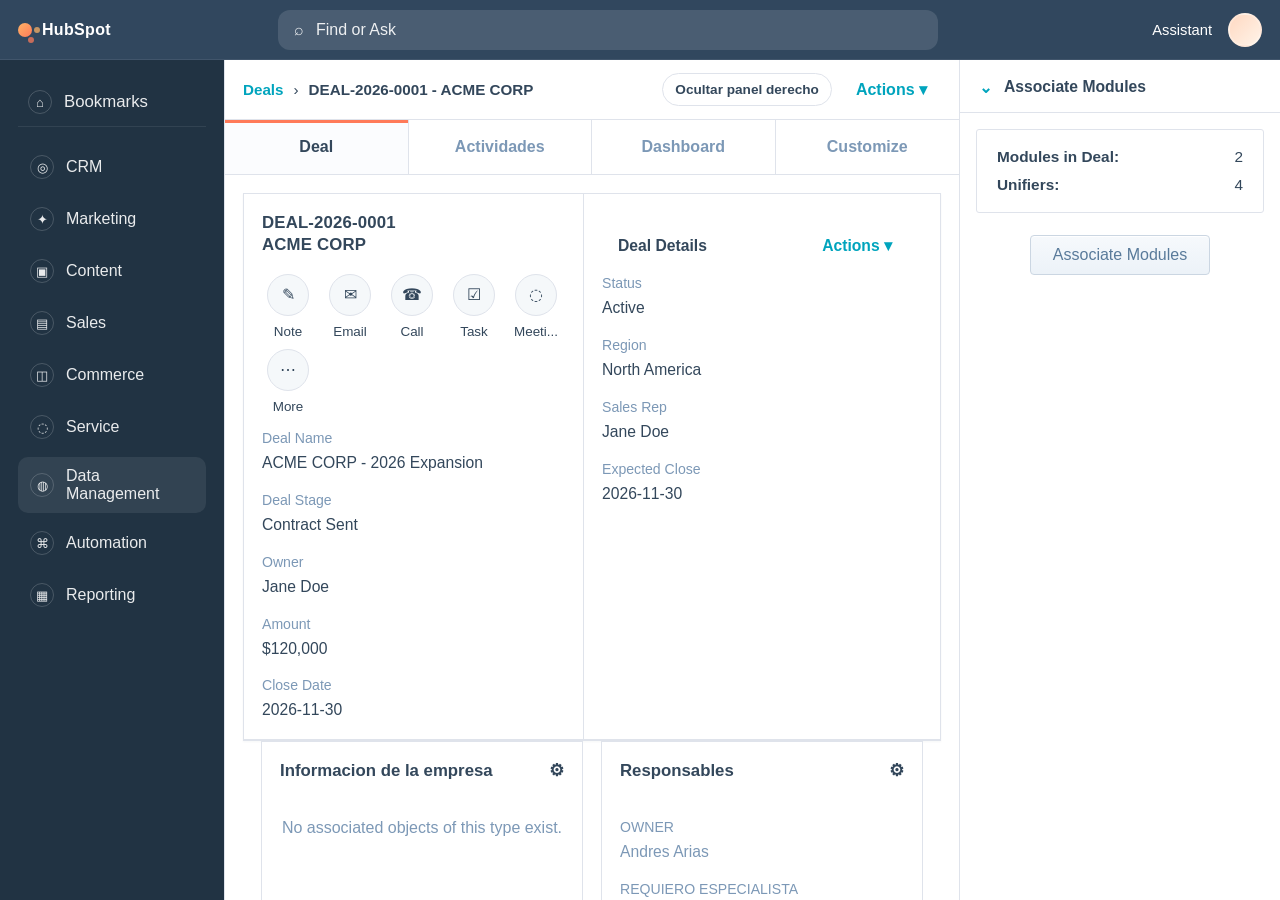
==== modules_unifiers.html @ 2688de4d "first commit" ====
<!DOCTYPE html>
<html lang="es">
<head>
	<meta charset="UTF-8">
	<meta name="viewport" content="width=device-width, initial-scale=1.0">
	<title>Detalle HubSpot - Objetivos</title>
	<style>
		:root {
			--navy: #213343;
			--navy-soft: #2f4559;
			--surface: #f5f8fa;
			--panel: #ffffff;
			--line: #dfe3eb;
			--line-strong: #cbd6e2;
			--text: #33475b;
			--muted: #7c98b6;
			--brand: #ff7a59;
			--brand-strong: #e66a4a;
			--teal: #00a4bd;
			--teal-soft: #e5f5f8;
			--shadow: 0 10px 24px rgba(33, 51, 67, 0.08);
			--radius: 14px;
		}

		* {
			box-sizing: border-box;
		}

		body {
			margin: 0;
			min-height: 100vh;
			font-family: "Segoe UI", Aptos, sans-serif;
			background: var(--surface);
			color: var(--text);
		}

		button,
		input,
		select {
			font: inherit;
		}

		.app-shell {
			display: grid;
			grid-template-rows: 60px 1fr;
			min-height: 100vh;
		}

		.topbar {
			display: grid;
			grid-template-columns: 240px 1fr auto;
			align-items: center;
			gap: 20px;
			padding: 0 18px;
			background: #31475e;
			color: #ffffff;
			border-bottom: 1px solid rgba(255, 255, 255, 0.08);
		}

		.brand {
			display: flex;
			align-items: center;
			gap: 10px;
			font-weight: 700;
			letter-spacing: 0.02em;
		}

		.brand-mark {
			width: 14px;
			height: 14px;
			border-radius: 50%;
			background: linear-gradient(135deg, #ffb366, var(--brand));
			box-shadow: 12px 0 0 -4px rgba(255, 179, 102, 0.72), 6px 10px 0 -4px rgba(255, 122, 89, 0.72);
		}

		.searchbar {
			display: flex;
			align-items: center;
			gap: 10px;
			max-width: 660px;
			padding: 0 16px;
			height: 40px;
			border-radius: 12px;
			background: rgba(255, 255, 255, 0.12);
			color: rgba(255, 255, 255, 0.9);
		}

		.searchbar input {
			width: 100%;
			border: 0;
			outline: 0;
			color: inherit;
			background: transparent;
		}

		.searchbar input::placeholder {
			color: rgba(255, 255, 255, 0.78);
		}

		.topbar-actions {
			display: flex;
			align-items: center;
			gap: 16px;
			font-size: 0.92rem;
		}

		.avatar {
			width: 34px;
			height: 34px;
			border-radius: 50%;
			background: linear-gradient(135deg, #ffd9c2, #fff3e8);
			border: 2px solid rgba(255, 255, 255, 0.22);
		}

		.workspace {
			display: grid;
			grid-template-columns: 284px minmax(680px, 1fr) 360px;
			min-height: 0;
		}

		.workspace.is-right-rail-hidden {
			grid-template-columns: 284px minmax(680px, 1fr);
		}

		.sidebar {
			background: var(--navy);
			color: rgba(255, 255, 255, 0.9);
			padding: 18px 18px 28px;
		}

		.sidebar-section-title {
			display: flex;
			align-items: center;
			gap: 12px;
			padding: 12px 10px;
			font-size: 1.05rem;
			border-bottom: 1px solid rgba(255, 255, 255, 0.08);
			margin-bottom: 18px;
		}

		.sidebar-nav {
			display: grid;
			gap: 8px;
		}

		.sidebar-item {
			display: flex;
			align-items: center;
			gap: 12px;
			padding: 10px 12px;
			border-radius: 10px;
			color: inherit;
			text-decoration: none;
		}

		.sidebar-item:hover,
		.sidebar-item.is-active {
			background: rgba(255, 255, 255, 0.08);
		}

		.nav-icon,
		.icon-circle,
		.mini-icon {
			display: inline-flex;
			align-items: center;
			justify-content: center;
			flex: 0 0 auto;
			border-radius: 50%;
		}

		.nav-icon {
			width: 24px;
			height: 24px;
			border: 1px solid rgba(255, 255, 255, 0.18);
			font-size: 0.82rem;
		}

		.main {
			padding: 0;
			background: var(--panel);
			border-right: 1px solid var(--line);
			border-left: 1px solid var(--line);
			min-width: 0;
		}

		.workspace.is-right-rail-hidden .main {
			border-right: 0;
		}

		.main-scroll,
		.right-scroll {
			height: calc(100vh - 60px);
			overflow: auto;
		}

		.main-header {
			display: flex;
			justify-content: space-between;
			align-items: center;
			gap: 16px;
			padding: 10px 18px;
			border-bottom: 1px solid var(--line);
			background: #ffffff;
			position: sticky;
			top: 0;
			z-index: 5;
		}

		.main-header-actions {
			display: flex;
			align-items: center;
			gap: 10px;
		}

		.breadcrumb {
			display: flex;
			align-items: center;
			gap: 10px;
			font-size: 0.95rem;
		}

		.breadcrumb a {
			color: var(--teal);
			text-decoration: none;
			font-weight: 700;
		}

		.tabbar {
			display: grid;
			grid-template-columns: repeat(4, 1fr);
			border-bottom: 1px solid var(--line);
			background: #ffffff;
		}

		.tab {
			padding: 18px 12px;
			text-align: center;
			border-right: 1px solid var(--line);
			font-weight: 600;
			color: var(--text);
			cursor: pointer;
			transition: background 140ms ease, box-shadow 140ms ease, color 140ms ease;
		}

		.tab:last-child {
			border-right: 0;
		}

		.tab.is-disabled {
			cursor: default;
			color: var(--muted);
			background: #ffffff;
		}

		.tab.is-active {
			box-shadow: inset 0 3px 0 0 var(--brand);
			background: #fbfcfe;
		}

		.content-grid {
			display: grid;
			gap: 18px;
			padding: 18px;
		}

		.content-view[hidden] {
			display: none;
		}

		.embedded-card {
			background: #ffffff;
			border: 1px solid var(--line);
			box-shadow: 0 1px 2px rgba(33, 51, 67, 0.04);
			overflow: hidden;
		}

		.embedded-header {
			display: flex;
			align-items: center;
			justify-content: space-between;
			gap: 16px;
			padding: 16px 18px;
			border-bottom: 1px solid var(--line);
			background: #fbfcfe;
		}

		.embedded-header strong {
			font-size: 1rem;
		}

		.embedded-header span {
			color: var(--muted);
			font-size: 0.86rem;
		}

		.embedded-frame {
			width: 100%;
			height: 900px;
			border: 0;
			display: block;
			background: #f5f8fa;
		}

		.record-card,
		.panel-card,
		.extension-card {
			background: #ffffff;
			border: 1px solid var(--line);
			border-radius: 0;
			box-shadow: 0 1px 2px rgba(33, 51, 67, 0.04);
		}

		.record-overview {
			display: grid;
			grid-template-columns: minmax(260px, 340px) 1fr;
			border-bottom: 1px solid var(--line);
		}

		.record-main {
			padding: 18px;
			border-right: 1px solid var(--line);
		}

		.record-main h1 {
			margin: 0 0 18px;
			font-size: 1.05rem;
			line-height: 1.3;
			letter-spacing: 0.01em;
		}

		.action-strip {
			display: flex;
			gap: 10px;
			flex-wrap: wrap;
			margin-bottom: 16px;
		}

		.action-item {
			display: grid;
			justify-items: center;
			gap: 8px;
			min-width: 52px;
			color: var(--text);
			font-size: 0.84rem;
		}

		.icon-circle {
			width: 42px;
			height: 42px;
			background: #f5f8fa;
			border: 1px solid var(--line);
			font-size: 1rem;
		}

		.summary-block {
			padding: 18px;
		}

		.section-header {
			display: flex;
			align-items: center;
			justify-content: space-between;
			gap: 10px;
			padding: 18px 18px 12px;
			font-weight: 700;
			font-size: 1.05rem;
		}

		.section-header.compact {
			padding: 14px 16px 10px;
			font-size: 0.98rem;
		}

		.meta-list {
			display: grid;
			gap: 18px;
		}

		.meta-item {
			display: grid;
			gap: 6px;
		}

		.meta-item span {
			font-size: 0.88rem;
			color: var(--muted);
		}

		.meta-item strong {
			font-size: 0.98rem;
			font-weight: 500;
			line-height: 1.4;
		}

		.dual-card {
			display: grid;
			grid-template-columns: repeat(2, minmax(0, 1fr));
			gap: 18px;
			padding: 0 18px 18px;
		}

		.info-card {
			min-height: 210px;
			background: #ffffff;
			border: 1px solid var(--line);
		}

		.info-content {
			padding: 26px 18px 30px;
			text-align: center;
			color: var(--muted);
			font-size: 1rem;
		}

		.kpi-card {
			margin: 0 18px 18px;
			border: 1px solid var(--line);
			background: #ffffff;
		}

		.kpi-body {
			padding: 18px;
			display: grid;
			gap: 14px;
		}

		.kpi-title {
			font-size: 1.05rem;
			font-weight: 700;
		}

		.kpi-meta {
			display: flex;
			gap: 12px;
			flex-wrap: wrap;
			color: var(--muted);
		}

		.kpi-value {
			display: inline-flex;
			align-items: center;
			gap: 8px;
			font-size: 1.85rem;
			font-weight: 800;
			color: var(--teal);
		}

		.progress-track {
			height: 10px;
			border-radius: 999px;
			background: #eaf0f6;
			overflow: hidden;
		}

		.progress-track span {
			display: block;
			height: 100%;
			width: 72%;
			background: linear-gradient(90deg, var(--teal), var(--brand));
		}

		.right-rail {
			background: #ffffff;
		}

		.workspace.is-right-rail-hidden .right-rail {
			display: none;
		}

		.rail-header {
			display: flex;
			justify-content: flex-end;
			padding: 12px 16px 0;
		}

		.rail-toggle,
		.rail-reopen {
			display: inline-flex;
			align-items: center;
			gap: 8px;
			padding: 8px 12px;
			border: 1px solid var(--line);
			border-radius: 999px;
			background: #ffffff;
			color: var(--text);
			font-size: 0.85rem;
			font-weight: 600;
		}

		.rail-toggle:hover,
		.rail-reopen:hover {
			background: #f5f8fa;
		}

		.rail-reopen {
			display: none;
		}

		.workspace.is-right-rail-hidden .rail-reopen {
			display: inline-flex;
		}

		.panel-card + .panel-card,
		.panel-card + .extension-card,
		.extension-card + .panel-card {
			margin-top: 16px;
		}

		.panel-body {
			padding: 18px 16px 22px;
		}

		.empty-illustration {
			width: 78px;
			height: 78px;
			margin: 0 auto 18px;
			border-radius: 50%;
			background: radial-gradient(circle at 35% 35%, #ffffff 0 18%, #edf3f8 19% 58%, #dfe8f1 59% 100%);
			border: 1px solid var(--line);
			position: relative;
		}

		.empty-illustration::after {
			content: "";
			position: absolute;
			width: 28px;
			height: 28px;
			border: 3px solid #b6c7d6;
			border-radius: 50%;
			left: 22px;
			top: 16px;
		}

		.empty-illustration::before {
			content: "";
			position: absolute;
			width: 16px;
			height: 3px;
			background: #b6c7d6;
			transform: rotate(40deg);
			right: 18px;
			bottom: 18px;
			border-radius: 999px;
		}

		.empty-title,
		.empty-copy {
			text-align: center;
		}

		.empty-title {
			margin: 0 0 8px;
			font-size: 0.98rem;
			font-weight: 700;
		}

		.empty-copy {
			margin: 0;
			line-height: 1.5;
			color: var(--muted);
		}

		.panel-toolbar {
			display: flex;
			justify-content: flex-end;
			gap: 10px;
			padding: 0 16px 14px;
			color: var(--muted);
		}

		.button-link,
		.button-primary,
		.button-secondary {
			border-radius: 8px;
			padding: 10px 14px;
			cursor: pointer;
			transition: background 140ms ease, transform 140ms ease, box-shadow 140ms ease;
		}

		.button-link {
			background: transparent;
			border: 0;
			color: var(--teal);
			font-weight: 700;
		}

		.button-primary {
			border: 1px solid var(--brand);
			background: var(--brand);
			color: #ffffff;
			font-weight: 700;
			box-shadow: 0 6px 16px rgba(255, 122, 89, 0.22);
		}

		.button-secondary {
			border: 1px solid var(--line-strong);
			background: #ffffff;
			color: var(--text);
		}

		.button-primary:hover,
		.button-secondary:hover,
		.button-link:hover {
			transform: translateY(-1px);
		}

		.extension-card {
			padding-bottom: 20px;
			overflow: hidden;
			background: #ffffff;
		}

		.extension-header {
			display: flex;
			align-items: center;
			gap: 10px;
			padding: 18px 16px 16px;
			font-size: 0.98rem;
			font-weight: 800;
			color: var(--text);
			border-bottom: 1px solid var(--line);
		}

		.extension-chevron {
			display: inline-flex;
			align-items: center;
			justify-content: center;
			width: 18px;
			height: 18px;
			color: var(--teal);
			font-size: 1rem;
			font-weight: 700;
		}

		.extension-content {
			padding: 16px;
			display: grid;
			gap: 16px;
		}

		.extension-content h3 {
			margin: 0;
			font-size: 1rem;
		}

		.extension-content p {
			margin: 0;
			line-height: 1.55;
			color: var(--muted);
		}

		.extension-summary {
			padding: 18px 20px;
			border: 1px solid var(--line);
			border-radius: 3px;
			background: #ffffff;
		}

		.extension-summary-title {
			margin: 0 0 12px;
			font-size: 0.98rem;
			font-weight: 800;
		}

		.extension-summary-grid {
			display: grid;
			gap: 10px;
		}

		.extension-summary-row {
			display: grid;
			grid-template-columns: 1fr auto;
			gap: 10px;
			align-items: center;
			font-size: 0.96rem;
		}

		.extension-summary-row strong {
			font-weight: 800;
		}

		.extension-status {
			display: inline-flex;
			align-items: center;
			padding: 6px 12px;
			border: 1px solid #00bcd4;
			color: #23627c;
			background: #f6feff;
			font-weight: 700;
			line-height: 1;
		}

		.extension-link {
			display: flex;
			justify-content: flex-end;
			color: var(--teal);
			font-weight: 800;
			text-decoration: none;
		}

		.extension-actions {
			display: flex;
			justify-content: center;
			padding-top: 6px;
		}

		.chat-button {
			min-width: 84px;
			padding: 10px 22px;
			border: 1px solid var(--line-strong);
			border-radius: 4px;
			background: linear-gradient(180deg, #f6f9fc, #ecf2f8);
			color: #597a9a;
			font-weight: 500;
			box-shadow: inset 0 1px 0 rgba(255, 255, 255, 0.9);
		}

		.chat-button:hover {
			background: linear-gradient(180deg, #ffffff, #edf3f8);
			transform: translateY(-1px);
		}

		.metric-grid {
			display: grid;
			grid-template-columns: repeat(2, minmax(0, 1fr));
			gap: 10px;
		}

		.metric-pill {
			padding: 10px 12px;
			border-radius: 10px;
			background: #f5f8fa;
			border: 1px solid var(--line);
		}

		.metric-pill span {
			display: block;
			font-size: 0.78rem;
			color: var(--muted);
			margin-bottom: 4px;
		}

		.metric-pill strong {
			font-size: 1rem;
		}

		.modal-backdrop {
			position: fixed;
			inset: 0;
			background: rgba(33, 51, 67, 0.58);
			backdrop-filter: blur(7px);
			-webkit-backdrop-filter: blur(7px);
			display: none;
			align-items: center;
			justify-content: center;
			padding: 28px;
			z-index: 20;
		}

		.modal-backdrop.is-open {
			display: flex;
		}

		.modal {
			width: min(1440px, calc(100% - 96px));
			height: min(82vh, 760px);
			background: #ffffff;
			border-radius: 3px;
			box-shadow: 0 28px 80px rgba(16, 24, 32, 0.34);
			overflow: hidden;
			display: grid;
			grid-template-rows: auto 1fr;
		}

		.modal-header {
			display: flex;
			justify-content: space-between;
			align-items: center;
			gap: 16px;
			padding: 22px 34px;
			background: #11b5b9;
			color: #ffffff;
		}

		.modal-title {
			display: grid;
			gap: 6px;
		}

		.modal-title strong {
			font-size: 1.2rem;
			font-weight: 800;
		}

		.modal-title span {
			color: rgba(255, 255, 255, 0.84);
			font-size: 0.92rem;
		}

		.modal-frame {
			display: grid;
			grid-template-rows: auto 1fr;
			gap: 18px;
			padding: 26px 44px 40px;
			background: #ffffff;
			overflow: hidden;
		}

		.modal-tabs {
			display: inline-flex;
			align-items: center;
			gap: 4px;
			padding: 4px;
			border: 1px solid var(--line);
			border-radius: 999px;
			background: #f5f8fa;
			width: fit-content;
		}

		.modal-tab {
			border: 0;
			border-radius: 999px;
			padding: 6px 12px;
			background: transparent;
			color: var(--muted);
			font-weight: 700;
			font-size: 0.84rem;
			line-height: 1;
		}

		.modal-tab.is-active {
			background: #ffffff;
			color: var(--text);
			box-shadow: 0 4px 12px rgba(33, 51, 67, 0.1);
		}

		.modal-tab-panel {
			min-height: 600px;
			overflow: hidden;
		}

		.modal iframe {
			width: 100%;
			height: 100%;
			min-height: 600px;
			border: 0;
			background: #ffffff;
			display: block;
		}

		.modal-close {
			width: 38px;
			height: 38px;
			padding: 0;
			border: 0;
			border-radius: 999px;
			background: transparent;
			color: #ffffff;
			font-size: 2rem;
			line-height: 1;
			cursor: pointer;
		}

		.modal-close:hover {
			background: rgba(255, 255, 255, 0.12);
			transform: none;
		}

		.hidden {
			display: none;
		}

		@media (max-width: 1360px) {
			.workspace {
				grid-template-columns: 224px minmax(540px, 1fr) 320px;
			}

			.workspace.is-right-rail-hidden {
				grid-template-columns: 224px minmax(540px, 1fr);
			}
		}

		@media (max-width: 1120px) {
			.topbar {
				grid-template-columns: 1fr;
				height: auto;
				padding: 14px 16px;
			}

			.workspace {
				grid-template-columns: 1fr;
			}

			.sidebar {
				display: none;
			}

			.main {
				border-left: 0;
				border-right: 0;
			}

			.workspace.is-right-rail-hidden {
				grid-template-columns: 1fr;
			}

			.main-scroll,
			.right-scroll {
				height: auto;
			}
		}

		@media (max-width: 760px) {
			.record-overview,
			.dual-card,
			.metric-grid,
			.tabbar {
				grid-template-columns: 1fr;
			}

			.main-header,
			.main-header-actions {
				align-items: flex-start;
				flex-direction: column;
			}

			.extension-summary-row {
				grid-template-columns: 1fr;
			}

			.main-header {
				align-items: flex-start;
				flex-direction: column;
			}

			.action-strip {
				justify-content: flex-start;
			}

			.modal {
				width: 100%;
				height: 92vh;
			}

			.modal-header {
				padding: 18px 20px;
			}

			.modal-frame {
				padding: 14px;
			}
		}

		/* ================================================================
		   MOBILE SHELL — visible solo en pantallas pequeñas
		   ================================================================ */
		.mobile-shell {
			display: none;
		}

		@media (max-width: 680px) {
			/* Ocultar la versión desktop */
			.app-shell {
				display: none !important;
			}

			/* Mostrar el shell móvil */
			.mobile-shell {
				display: flex;
				flex-direction: column;
				min-height: 100dvh;
				background: #f3f6f9;
				font-family: "Segoe UI", Aptos, sans-serif;
				color: #213343;
			}

			/* ---- Top bar ---- */
			.m-topbar {
				display: flex;
				align-items: center;
				gap: 10px;
				padding: 14px 16px 10px;
				background: #ffffff;
				border-bottom: 1px solid #e3eaf1;
				position: sticky;
				top: 0;
				z-index: 10;
			}

			.m-back-btn {
				display: inline-flex;
				align-items: center;
				justify-content: center;
				width: 36px;
				height: 36px;
				border: none;
				background: transparent;
				color: #00a4bd;
				font-size: 1.3rem;
				cursor: pointer;
				flex: 0 0 auto;
				padding: 0;
			}

			.m-topbar-center {
				flex: 1;
				min-width: 0;
			}

			.m-topbar-eyebrow {
				font-size: 0.72rem;
				color: #7c98b6;
				text-transform: uppercase;
				letter-spacing: 0.06em;
				font-weight: 600;
			}

			.m-topbar-title {
				font-size: 1.05rem;
				font-weight: 800;
				color: #213343;
				line-height: 1.2;
				white-space: nowrap;
				overflow: hidden;
				text-overflow: ellipsis;
			}

			.m-menu-btn {
				display: inline-flex;
				align-items: center;
				justify-content: center;
				width: 36px;
				height: 36px;
				border: none;
				background: transparent;
				color: #213343;
				font-size: 1.3rem;
				cursor: pointer;
				flex: 0 0 auto;
				padding: 0;
			}

			/* ---- Tab bar ---- */
			.m-tabs {
				display: flex;
				background: #ffffff;
				border-bottom: 1px solid #e3eaf1;
				overflow-x: auto;
				scrollbar-width: none;
			}

			.m-tabs::-webkit-scrollbar {
				display: none;
			}

			.m-tab {
				flex: 0 0 auto;
				padding: 14px 20px;
				font-size: 0.92rem;
				font-weight: 600;
				color: #7c98b6;
				border: none;
				background: transparent;
				cursor: pointer;
				white-space: nowrap;
				border-bottom: 3px solid transparent;
				margin-bottom: -1px;
				transition: color 140ms ease, border-color 140ms ease;
			}

			.m-tab.is-active {
				color: #00a4bd;
				border-bottom-color: #00a4bd;
			}

			/* ---- Content area ---- */
			.m-content {
				flex: 1;
				overflow-y: auto;
				padding-bottom: 80px;
			}

			.m-panel {
				display: none;
			}

			.m-panel.is-active {
				display: block;
			}

			/* ---- Filter row ---- */
			.m-filter-row {
				padding: 12px 16px;
			}

			.m-filter-btn {
				display: inline-flex;
				align-items: center;
				gap: 8px;
				padding: 9px 16px;
				border: 1.5px solid #c5d5e4;
				border-radius: 999px;
				background: #ffffff;
				color: #213343;
				font-size: 0.88rem;
				font-weight: 600;
				cursor: pointer;
			}

			.m-filter-chevron {
				font-size: 0.8rem;
				color: #7c98b6;
			}

			/* ---- Action circles ---- */
			.m-actions {
				display: flex;
				justify-content: center;
				gap: 28px;
				padding: 20px 16px 16px;
				background: #ffffff;
				border-bottom: 1px solid #e3eaf1;
			}

			.m-action-item {
				display: flex;
				flex-direction: column;
				align-items: center;
				gap: 8px;
				cursor: pointer;
			}

			.m-action-circle {
				width: 52px;
				height: 52px;
				border-radius: 50%;
				border: 1.5px solid #c5d5e4;
				background: #ffffff;
				display: flex;
				align-items: center;
				justify-content: center;
				font-size: 1.2rem;
				color: #00a4bd;
				transition: background 140ms ease, border-color 140ms ease;
			}

			.m-action-circle:hover {
				background: #f0f6fa;
				border-color: #00a4bd;
			}

			.m-action-label {
				font-size: 0.75rem;
				color: #213343;
				font-weight: 500;
				text-align: center;
			}

			/* ---- Timeline / feed ---- */
			.m-timeline {
				padding: 16px;
				display: grid;
				gap: 8px;
			}

			.m-timeline-month {
				font-size: 1rem;
				font-weight: 700;
				color: #213343;
				padding: 8px 0 4px;
			}

			.m-feed-card {
				background: #ffffff;
				border-radius: 12px;
				padding: 14px 16px;
				box-shadow: 0 1px 4px rgba(33, 51, 67, 0.06);
				border: 1px solid #e3eaf1;
			}

			.m-feed-card-label {
				font-size: 0.8rem;
				color: #7c98b6;
				margin-bottom: 6px;
				font-weight: 500;
			}

			.m-feed-card-value {
				font-size: 0.92rem;
				color: #213343;
				font-weight: 600;
				display: inline-flex;
				align-items: center;
				gap: 6px;
				padding: 5px 12px;
				border: 1px solid #c5d5e4;
				border-radius: 6px;
				background: #f8fbfd;
			}

			/* ---- Flat list (Actividad & Información) ---- */
			.m-list-section {
				background: #ffffff;
				border-top: 1px solid #e3eaf1;
				border-bottom: 1px solid #e3eaf1;
				margin-bottom: 8px;
			}

			.m-list-section-header {
				display: flex;
				align-items: center;
				justify-content: space-between;
				padding: 16px 18px;
				background: #f3f6f9;
				border-bottom: 1px solid #e3eaf1;
				font-size: 0.95rem;
				font-weight: 600;
				color: #213343;
				cursor: pointer;
				user-select: none;
			}

			.m-list-section-header svg {
				transition: transform 200ms ease;
			}

			.m-list-section-header.is-collapsed svg {
				transform: rotate(180deg);
			}

			.m-list-row {
				display: flex;
				align-items: center;
				justify-content: space-between;
				padding: 17px 18px;
				border-bottom: 1px solid #edf2f7;
				cursor: pointer;
				background: #ffffff;
			}

			.m-list-row:last-child {
				border-bottom: none;
			}

			.m-list-row:active {
				background: #f3f8fa;
			}

			.m-list-row-label {
				font-size: 0.97rem;
				color: #213343;
				font-weight: 400;
			}

			.m-list-row-link {
				align-items: flex-start;
				gap: 12px;
			}

			.m-list-row-link-content {
				flex: 1;
				min-width: 0;
				display: grid;
				gap: 3px;
			}

			.m-list-row-link-title {
				font-size: 0.78rem;
				line-height: 1.2;
				color: #425b76;
				font-weight: 600;
			}

			.m-list-row-link-url {
				font-size: 0.99rem;
				line-height: 1.2;
				color: #0d6e79;
				font-weight: 500;
				text-decoration: none;
				white-space: nowrap;
				overflow: hidden;
				text-overflow: ellipsis;
			}

			.m-list-row-link-url:hover {
				text-decoration: underline;
			}

			.m-list-row-menu {
				border: none;
				background: transparent;
				padding: 2px 0;
				line-height: 1;
				color: #00a4bd;
				cursor: pointer;
				flex: 0 0 auto;
			}

			.m-list-row-chevron {
				color: #00a4bd;
				display: flex;
				align-items: center;
				flex: 0 0 auto;
			}

			.m-list-body.is-collapsed {
				display: none;
			}

			/* ---- Activity action buttons (above list) ---- */
			.m-activity-actions {
				display: flex;
				justify-content: center;
				padding: 14px 0 8px;
				border-bottom: 1px solid #e3eaf1;
				background: #ffffff;
				margin-bottom: 8px;
			}

			.m-activity-action-btn {
				flex: 1;
				max-width: 112px;
				display: flex;
				flex-direction: column;
				align-items: center;
				gap: 7px;
				border: none;
				background: transparent;
				cursor: pointer;
				padding: 6px 6px 10px;
			}

			.m-activity-action-icon {
				width: 48px;
				height: 48px;
				border-radius: 50%;
				border: 1.5px solid #c5d5e4;
				background: #ffffff;
				display: flex;
				align-items: center;
				justify-content: center;
				color: #00a4bd;
				transition: background 140ms ease;
			}

			.m-activity-action-btn:active .m-activity-action-icon {
				background: #eaf7fa;
			}

			.m-activity-action-label {
				font-size: 0.76rem;
				font-weight: 500;
				color: #213343;
				text-align: center;
				line-height: 1.3;
			}

			/* ---- Info panel: campo-valor ---- */
			.m-info-section {
				margin: 12px 16px;
				background: #ffffff;
				border-radius: 12px;
				border: 1px solid #e3eaf1;
				overflow: hidden;
			}

			.m-info-section-title {
				display: flex;
				justify-content: space-between;
				align-items: center;
				padding: 14px 16px;
				border-bottom: 1px solid #e3eaf1;
				font-size: 0.9rem;
				font-weight: 700;
				color: #213343;
			}

			.m-info-section-edit {
				font-size: 0.8rem;
				color: #00a4bd;
				font-weight: 600;
				border: none;
				background: transparent;
				cursor: pointer;
			}

			.m-info-item {
				display: grid;
				grid-template-columns: 1fr 1fr;
				gap: 4px 12px;
				padding: 12px 16px;
				border-bottom: 1px solid #f0f5fa;
				align-items: start;
			}

			.m-info-item:last-child {
				border-bottom: none;
			}

			.m-info-label {
				font-size: 0.76rem;
				color: #7c98b6;
				font-weight: 600;
				text-transform: uppercase;
				letter-spacing: 0.04em;
				padding-top: 2px;
			}

			.m-info-value {
				font-size: 0.88rem;
				font-weight: 600;
				color: #213343;
				text-align: right;
			}

			/* ---- Objetivos panel ---- */
			.m-obj-card {
				margin: 12px 16px;
				background: #ffffff;
				border-radius: 12px;
				border: 1px solid #e3eaf1;
				overflow: hidden;
			}

			.m-obj-header {
				display: flex;
				align-items: center;
				justify-content: space-between;
				padding: 12px 16px;
				border-bottom: 1px solid #e3eaf1;
				background: #f8fbfd;
			}

			.m-obj-category {
				font-size: 0.72rem;
				text-transform: uppercase;
				letter-spacing: 0.1em;
				font-weight: 800;
				color: #00a4bd;
			}

			.m-obj-title {
				font-size: 0.92rem;
				font-weight: 700;
				color: #213343;
				padding: 12px 16px 6px;
			}

			.m-obj-meta {
				display: flex;
				gap: 8px;
				flex-wrap: wrap;
				padding: 0 16px 12px;
			}

			.m-tag {
				font-size: 0.74rem;
				padding: 3px 10px;
				border-radius: 999px;
				background: #eaf5f8;
				color: #0e7a90;
				font-weight: 600;
				border: 1px solid rgba(0,164,189,0.2);
			}

			.m-tag.warn {
				background: #fff4ec;
				color: #c45c1a;
				border-color: rgba(255,122,89,0.2);
			}

			.m-tag.ok {
				background: #e8faf5;
				color: #0a7256;
				border-color: rgba(0,189,165,0.2);
			}

			.m-task-row {
				display: flex;
				align-items: center;
				gap: 12px;
				padding: 10px 16px;
				border-top: 1px solid #f0f5fa;
			}

			.m-task-status-dot {
				width: 10px;
				height: 10px;
				border-radius: 50%;
				flex: 0 0 auto;
			}

			.m-task-status-dot.en-curso { background: #ffb366; }
			.m-task-status-dot.cumplido { background: #00bda5; }
			.m-task-status-dot.estancado { background: #f2545b; }

			.m-task-info {
				flex: 1;
				min-width: 0;
			}

			.m-task-name {
				font-size: 0.85rem;
				font-weight: 600;
				color: #213343;
				white-space: nowrap;
				overflow: hidden;
				text-overflow: ellipsis;
			}

			.m-task-sub {
				font-size: 0.75rem;
				color: #7c98b6;
				margin-top: 2px;
			}

			.m-task-pct {
				font-size: 0.82rem;
				font-weight: 800;
				color: #00a4bd;
				flex: 0 0 auto;
			}

			/* ---- Ver más ---- */
			.m-view-all {
				display: flex;
				justify-content: center;
				padding: 12px 16px;
			}

			.m-view-all button {
				width: 100%;
				padding: 12px;
				border: 1.5px solid #c5d5e4;
				border-radius: 10px;
				background: #ffffff;
				color: #00a4bd;
				font-size: 0.88rem;
				font-weight: 700;
				cursor: pointer;
			}

			/* ---- KPI card ---- */
			.m-kpi-card {
				margin: 12px 16px;
				background: #ffffff;
				border-radius: 12px;
				border: 1px solid #e3eaf1;
				padding: 14px 16px;
			}

			.m-kpi-label {
				font-size: 0.72rem;
				text-transform: uppercase;
				letter-spacing: 0.08em;
				color: #7c98b6;
				font-weight: 700;
				margin-bottom: 4px;
			}

			.m-kpi-name {
				font-size: 0.95rem;
				font-weight: 700;
				color: #213343;
				margin-bottom: 8px;
			}

			.m-kpi-meta {
				font-size: 0.76rem;
				color: #7c98b6;
				margin-bottom: 10px;
			}

			.m-kpi-value {
				font-size: 1.6rem;
				font-weight: 800;
				color: #00a4bd;
				display: flex;
				align-items: baseline;
				gap: 8px;
			}

			.m-kpi-value small {
				font-size: 0.82rem;
				color: #7c98b6;
				font-weight: 500;
			}

			.m-kpi-bar {
				height: 8px;
				border-radius: 999px;
				background: #e3eaf1;
				overflow: hidden;
				margin-top: 10px;
			}

			.m-kpi-bar-fill {
				height: 100%;
				border-radius: inherit;
				background: linear-gradient(90deg, #00a4bd, #ff7a59);
			}

			/* ---- Bottom nav ---- */
			.m-bottom-nav {
				position: fixed;
				bottom: 0;
				left: 0;
				right: 0;
				height: 64px;
				background: #ffffff;
				border-top: 1px solid #e3eaf1;
				display: flex;
				align-items: stretch;
				z-index: 10;
			}

			.m-nav-item {
				flex: 1;
				display: flex;
				flex-direction: column;
				align-items: center;
				justify-content: center;
				gap: 3px;
				font-size: 0.65rem;
				font-weight: 600;
				color: #7c98b6;
				cursor: pointer;
				border: none;
				background: transparent;
				padding: 0;
			}

			.m-nav-item.is-active {
				color: #00a4bd;
			}

			.m-nav-icon {
				font-size: 1.2rem;
				color: #00a4bd;
				display: flex;
				align-items: center;
				justify-content: center;
			}
		}
	</style>
</head>
<body>
	<div class="app-shell">
		<header class="topbar">
			<div class="brand">
				<span class="brand-mark" aria-hidden="true"></span>
				<span>HubSpot</span>
			</div>
			<label class="searchbar" aria-label="Buscar">
				<span aria-hidden="true">⌕</span>
				<input type="text" value="Find or Ask" aria-label="Find or Ask">
			</label>
			<div class="topbar-actions">
				<span>Assistant</span>
				<div class="avatar" aria-hidden="true"></div>
			</div>
		</header>

		<div class="workspace">
			<aside class="sidebar">
				<div class="sidebar-section-title">
					<span class="nav-icon">⌂</span>
					<span>Bookmarks</span>
				</div>
				<nav class="sidebar-nav" aria-label="Principal">
					<a class="sidebar-item" href="#"><span class="nav-icon">◎</span><span>CRM</span></a>
					<a class="sidebar-item" href="#"><span class="nav-icon">✦</span><span>Marketing</span></a>
					<a class="sidebar-item" href="#"><span class="nav-icon">▣</span><span>Content</span></a>
					<a class="sidebar-item" href="#"><span class="nav-icon">▤</span><span>Sales</span></a>
					<a class="sidebar-item" href="#"><span class="nav-icon">◫</span><span>Commerce</span></a>
					<a class="sidebar-item" href="#"><span class="nav-icon">◌</span><span>Service</span></a>
					<a class="sidebar-item is-active" href="#"><span class="nav-icon">◍</span><span>Data Management</span></a>
					<a class="sidebar-item" href="#"><span class="nav-icon">⌘</span><span>Automation</span></a>
					<a class="sidebar-item" href="#"><span class="nav-icon">▦</span><span>Reporting</span></a>
				</nav>
			</aside>

			<main class="main">
				<div class="main-scroll">
					<div class="main-header">
						<div class="breadcrumb">
							<a href="#">Deals</a>
							<span>›</span>
							<strong>DEAL-2026-0001 - ACME CORP</strong>
						</div>
						<div class="main-header-actions">
							<button class="rail-toggle" id="hideRightRail" type="button" aria-expanded="true" aria-controls="rightRail">Ocultar panel derecho</button>
							<button class="rail-reopen" id="showRightRail" type="button" aria-expanded="true" aria-controls="rightRail">Mostrar panel derecho</button>
							<button class="button-link" type="button">Actions ▾</button>
						</div>
					</div>

					<div class="tabbar" role="tablist" aria-label="Secciones">
						<div class="tab is-active" role="tab" aria-selected="true" tabindex="0" data-view="plan">Deal</div>
						<div class="tab is-disabled" role="tab" aria-selected="false" aria-disabled="true">Actividades</div>
						<div class="tab is-disabled" role="tab" aria-selected="false" aria-disabled="true">Dashboard</div>
						<div class="tab is-disabled" role="tab" aria-selected="false" aria-disabled="true">Customize</div>
					</div>

					<div class="content-grid">
						<div class="content-view" data-content="plan">
						<section class="record-card">
							<div class="record-overview">
								<div class="record-main">
									<h1>DEAL-2026-0001<br>ACME CORP</h1>
									<div class="action-strip">
										<div class="action-item"><span class="icon-circle">✎</span><span>Note</span></div>
										<div class="action-item"><span class="icon-circle">✉</span><span>Email</span></div>
										<div class="action-item"><span class="icon-circle">☎</span><span>Call</span></div>
										<div class="action-item"><span class="icon-circle">☑</span><span>Task</span></div>
										<div class="action-item"><span class="icon-circle">◌</span><span>Meeti...</span></div>
										<div class="action-item"><span class="icon-circle">⋯</span><span>More</span></div>
									</div>

									<div class="meta-list">
										<div class="meta-item">
										<span>Deal Name</span>
										<strong>ACME CORP - 2026 Expansion</strong>
										</div>
										<div class="meta-item">
										<span>Deal Stage</span>
										<strong>Contract Sent</strong>
										</div>
										<div class="meta-item">
										<span>Owner</span>
										<strong>Jane Doe</strong>
										</div>
										<div class="meta-item">
										<span>Amount</span>
										<strong>$120,000</strong>
										</div>
										<div class="meta-item">
										<span>Close Date</span>
										<strong>2026-11-30</strong>
										</div>
									</div>
								</div>

								<div class="summary-block">
									<div class="section-header compact">
									<span>Deal Details</span>
									<button class="button-link" type="button">Actions ▾</button>
									</div>
									<div class="meta-list">
									<div class="meta-item">
									<span>Status</span>
									<strong>Active</strong>
									</div>
									<div class="meta-item">
									<span>Region</span>
									<strong>North America</strong>
									</div>
									<div class="meta-item">
									<span>Sales Rep</span>
									<strong>Jane Doe</strong>
									</div>
									<div class="meta-item">
									<span>Expected Close</span>
									<strong>2026-11-30</strong>
									</div>
									</div>
								</div>
							</div>
						</section>

						<div class="dual-card">
							<section class="info-card">
								<div class="section-header">
									<span>Informacion de la empresa</span>
									<span class="mini-icon">⚙</span>
								</div>
								<div class="info-content">No associated objects of this type exist.</div>
							</section>

							<section class="info-card">
								<div class="section-header">
									<span>Responsables</span>
									<span class="mini-icon">⚙</span>
								</div>
								<div class="info-content" style="text-align:left; display:grid; gap:18px;">
									<div class="meta-item"><span>OWNER</span><strong>Andres Arias</strong></div>
									<div class="meta-item"><span>REQUIERO ESPECIALISTA</span><strong>--</strong></div>
									<div class="meta-item"><span>SHARED USERS</span><strong>--</strong></div>
								</div>
							</section>
						</div>

						
						</div>

						<div class="content-view" data-content="embedded" hidden>
							<section class="embedded-card">
							<div class="embedded-header">
							<div>
							<strong id="embeddedContentTitle">Associate Modules</strong>
							<span id="embeddedContentDescription">Associate modules to unifiers for this deal.</span>
							</div>
							</div>
							<iframe class="embedded-frame" id="contentGridFrame" src="unifier_module_association.html?embedded=true" title="Associate Modules"></iframe>
							</section>
						</div>
					</div>
				</div>
			</main>

			<aside class="right-rail" id="rightRail">
				<div class="right-scroll">
					<div class="extension-header">
					<span class="extension-chevron" aria-hidden="true">⌄</span>
					<span id="extensionTitle">Associate Modules</span>
					</div>
					<div class="extension-content">
					<div class="extension-summary">
					<div class="extension-summary-grid">
					<div class="extension-summary-row">
					<strong>Modules in Deal:</strong>
					<span>2</span>
					</div>
					<div class="extension-summary-row">
					<strong>Unifiers:</strong>
					<span>4</span>
					</div>
					</div>
					</div>
					<div class="extension-actions">
					<button class="chat-button" id="openObjectivesModal" type="button">Associate Modules</button>
					</div>
					</div>
										
									</div>
									
								</div>
							</div>
						</div>
					</section>

				</div>
			</aside>
		</div>
	</div>

	<div class="modal-backdrop" id="objectivesModal" aria-hidden="true">
		<div class="modal" role="dialog" aria-modal="true" aria-labelledby="modalTitle">
			<div class="modal-header">
				<div class="modal-title">
					<strong id="modalTitle">Module associations</strong>
				</div>
				<button class="modal-close" id="closeObjectivesModal" type="button" aria-label="Cerrar popup">×</button>
			</div>
			<div class="modal-frame">
				<div class="modal-tab-panel">
					<iframe id="modalContentFrame" src="unifier_module_association.html?embedded=true" title="Associate Modules"></iframe>
				</div>
			</div>
		</div>
	</div>

	<script>
		const tabs = Array.from(document.querySelectorAll(".tabbar .tab[data-view]"));
		const workspace = document.querySelector(".workspace");
		const planView = document.querySelector('[data-content="plan"]');
		const embeddedView = document.querySelector('[data-content="embedded"]');
		const embeddedFrame = document.getElementById("contentGridFrame");
		const embeddedTitle = document.getElementById("embeddedContentTitle");
		const embeddedDescription = document.getElementById("embeddedContentDescription");
		const hideRightRailButton = document.getElementById("hideRightRail");
		const showRightRailButton = document.getElementById("showRightRail");
		const modal = document.getElementById("objectivesModal");
		const openButton = document.getElementById("openObjectivesModal");
		const closeButton = document.getElementById("closeObjectivesModal");
		const modalTabs = Array.from(document.querySelectorAll(".modal-tab"));
		const modalContentFrame = document.getElementById("modalContentFrame");
		
		function setRightRailVisibility(isVisible) {
			workspace.classList.toggle("is-right-rail-hidden", !isVisible);
			hideRightRailButton.setAttribute("aria-expanded", isVisible ? "true" : "false");
			showRightRailButton.setAttribute("aria-expanded", isVisible ? "true" : "false");
			showRightRailButton.hidden = isVisible;
		}

		function activateTab(viewName) {
			const selectedTab = tabs.find((tab) => tab.dataset.view === viewName);

			if (!selectedTab) {
				return;
			}

			tabs.forEach((tab) => {
				const isSelected = tab === selectedTab;
				tab.classList.toggle("is-active", isSelected);
				tab.setAttribute("aria-selected", isSelected ? "true" : "false");
			});

			if (viewName === "plan") {
				planView.hidden = false;
				embeddedView.hidden = true;
				return;
			}

			planView.hidden = true;
			embeddedView.hidden = false;
			embeddedTitle.textContent = selectedTab.dataset.title;
			embeddedDescription.textContent = selectedTab.dataset.description;
			embeddedFrame.src = selectedTab.dataset.src;
			embeddedFrame.title = selectedTab.dataset.title;
		}

		tabs.forEach((tab) => {
			tab.addEventListener("click", () => {
				activateTab(tab.dataset.view);
			});

			tab.addEventListener("keydown", (event) => {
				if (event.key === "Enter" || event.key === " ") {
					event.preventDefault();
					activateTab(tab.dataset.view);
				}
			});
		});

		hideRightRailButton.addEventListener("click", () => {
			setRightRailVisibility(false);
		});

		showRightRailButton.addEventListener("click", () => {
			setRightRailVisibility(true);
		});

		function activateModalTab(viewName) {
			const selectedTab = modalTabs.find((tab) => tab.dataset.modalView === viewName);

			if (!selectedTab) {
				return;
			}

			modalTabs.forEach((tab) => {
				const isSelected = tab === selectedTab;
				tab.classList.toggle("is-active", isSelected);
				tab.setAttribute("aria-selected", isSelected ? "true" : "false");
			});

			modalContentFrame.src = selectedTab.dataset.src;
			modalContentFrame.title = "Objetivos y KPIs";
		}

		modalTabs.forEach((tab) => {
			tab.addEventListener("click", () => {
				activateModalTab(tab.dataset.modalView);
			});

			tab.addEventListener("keydown", (event) => {
				if (event.key === "Enter" || event.key === " ") {
					event.preventDefault();
					activateModalTab(tab.dataset.modalView);
				}
			});
		});

		function openModal() {
			if (modalTabs.length > 0 && typeof activateModalTab === 'function') {
				activateModalTab("objetivos");
			}
			modal.classList.add("is-open");
			modal.setAttribute("aria-hidden", "false");
			document.body.style.overflow = "hidden";
		}

		function closeModal() {
			modal.classList.remove("is-open");
			modal.setAttribute("aria-hidden", "true");
			document.body.style.overflow = "";
		}

		openButton.addEventListener("click", openModal);
		closeButton.addEventListener("click", closeModal);

		modal.addEventListener("click", (event) => {
			if (event.target === modal) {
				closeModal();
			}
		});

		document.addEventListener("keydown", (event) => {
			if (event.key === "Escape" && modal.classList.contains("is-open")) {
				closeModal();
			}
		});

		setRightRailVisibility(true);

		/* ---- Mobile shell logic ---- */
		document.addEventListener('DOMContentLoaded', () => {
			const mTabs = document.querySelectorAll('.m-tab');
			const mPanels = document.querySelectorAll('.m-panel');

			mTabs.forEach(tab => {
				tab.addEventListener('click', () => {
					const target = tab.dataset.panel;
					mTabs.forEach(t => t.classList.toggle('is-active', t === tab));
					mPanels.forEach(p => p.classList.toggle('is-active', p.dataset.panel === target));
				});
			});
		});
	</script>

	<!-- ================================================================
	     MOBILE SHELL (only visible ≤ 680px)
	     ================================================================ -->
	<div class="mobile-shell">

		<!-- Top bar -->
		<header class="m-topbar">
			<button class="m-back-btn" aria-label="Volver">&#8592;</button>
			<div class="m-topbar-center">
				<div class="m-topbar-eyebrow">Planes de trabajo</div>
				<div class="m-topbar-title">Plan de Trabajo 2026</div>
			</div>
			<button class="m-menu-btn" aria-label="Más opciones">&#8942;</button>
		</header>

		<!-- Tabs -->
		<nav class="m-tabs" role="tablist">
			<button class="m-tab is-active" data-panel="actividad" role="tab">Actividad</button>
			<button class="m-tab" data-panel="asociaciones" role="tab">Objetivos &amp; KPIs</button>
			<button class="m-tab" data-panel="informacion" role="tab">Información</button>
		</nav>

		<!-- Scrollable content -->
		<div class="m-content">

			<!-- Panel: Actividad -->
			<div class="m-panel is-active" data-panel="actividad">

				<!-- Botones de acción -->
				<div class="m-activity-actions">
					<button class="m-activity-action-btn">
						<div class="m-activity-action-icon">
							<svg xmlns="http://www.w3.org/2000/svg" width="20" height="20" viewBox="0 0 24 24" fill="none" stroke="currentColor" stroke-width="2" stroke-linecap="round" stroke-linejoin="round"><path d="M11 4H4a2 2 0 0 0-2 2v14a2 2 0 0 0 2 2h14a2 2 0 0 0 2-2v-7"/><path d="M18.5 2.5a2.121 2.121 0 0 1 3 3L12 15l-4 1 1-4 9.5-9.5z"/></svg>
						</div>
						<span class="m-activity-action-label">Agregar nota</span>
					</button>
					<button class="m-activity-action-btn">
						<div class="m-activity-action-icon">
							<svg xmlns="http://www.w3.org/2000/svg" width="20" height="20" viewBox="0 0 24 24" fill="none" stroke="currentColor" stroke-width="2" stroke-linecap="round" stroke-linejoin="round"><polyline points="20 6 9 17 4 12"/></svg>
						</div>
						<span class="m-activity-action-label">Agregar tarea</span>
					</button>
					<button class="m-activity-action-btn">
						<div class="m-activity-action-icon">
							<svg xmlns="http://www.w3.org/2000/svg" width="20" height="20" viewBox="0 0 24 24" fill="none" stroke="currentColor" stroke-width="2" stroke-linecap="round" stroke-linejoin="round"><path d="M22 16.92v3a2 2 0 0 1-2.18 2 19.79 19.79 0 0 1-8.63-3.07A19.5 19.5 0 0 1 4.69 12 19.79 19.79 0 0 1 1.71 3.38 2 2 0 0 1 3.68 1h3a2 2 0 0 1 2 1.72 12.84 12.84 0 0 0 .7 2.81 2 2 0 0 1-.45 2.11L8.09 9.91a16 16 0 0 0 6 6l1.27-1.27a2 2 0 0 1 2.11-.45 12.84 12.84 0 0 0 2.81.7A2 2 0 0 1 22 16.92z"/></svg>
						</div>
						<span class="m-activity-action-label">Registrar actividad</span>
					</button>
				</div>

				<!-- Feed cronológico -->
				<div class="m-timeline">
					<div class="m-timeline-month">abril 2026</div>

					<div class="m-feed-card">
						<div class="m-feed-card-label">Estado del plan actualizado</div>
						<div class="m-feed-card-value">En curso &rarr; Cumplido</div>
					</div>

					<div class="m-feed-card">
						<div class="m-feed-card-label">Reunión de revisión agendada</div>
						<div class="m-feed-card-value">Revisión Q2 · 16 abr</div>
					</div>

					<div class="m-feed-card">
						<div class="m-feed-card-label">Tarea completada</div>
						<div class="m-feed-card-value">Informe de resultados Q1 2026</div>
					</div>

					<div class="m-timeline-month">enero 2026</div>

					<div class="m-feed-card">
						<div class="m-feed-card-label">Nota registrada</div>
						<div class="m-feed-card-value">Inicio de plan — alineación de objetivos</div>
					</div>

					<div class="m-feed-card">
						<div class="m-feed-card-label">KPI actualizado</div>
						<div class="m-feed-card-value">Satisfacción del cliente: 87%</div>
					</div>
				</div>

			</div>

			<!-- Panel: Objetivos & KPIs -->
			<div class="m-panel" data-panel="asociaciones">

				<!-- KPI cards -->
				<div class="m-kpi-card">
					<div class="m-kpi-label">KPI Principal</div>
					<div class="m-kpi-name">Satisfacción del cliente (NPS)</div>
					<div class="m-kpi-meta">Meta: 90 · Actual: 87 · Frecuencia mensual</div>
					<div class="m-kpi-value">87% <small>/ 90% meta</small></div>
					<div class="m-kpi-bar"><div class="m-kpi-bar-fill" style="width:97%"></div></div>
				</div>

				<div class="m-kpi-card">
					<div class="m-kpi-label">KPI Secundario</div>
					<div class="m-kpi-name">Cierre de nuevos negocios</div>
					<div class="m-kpi-meta">Meta: 20 · Actual: 14 · Frecuencia trimestral</div>
					<div class="m-kpi-value">14 <small>/ 20 meta</small></div>
					<div class="m-kpi-bar"><div class="m-kpi-bar-fill" style="width:70%"></div></div>
				</div>

				<!-- Objetivos cards -->
				<div class="m-obj-card">
					<div class="m-obj-header">
						<span class="m-obj-category">Crecimiento</span>
						<span class="m-tag">3 hitos</span>
					</div>
					<div class="m-obj-title">Expandir presencia en 2 mercados nuevos</div>
					<div class="m-obj-meta">
						<span class="m-tag warn">En proceso</span>
						<span class="m-tag">60%</span>
					</div>
					<div class="m-task-row">
						<div class="m-task-status-dot en-curso"></div>
						<div class="m-task-info">
							<div class="m-task-name">Hito: Investigación de mercado</div>
							<div class="m-task-sub">2 tareas · vence 28 feb</div>
						</div>
						<div class="m-task-pct">80%</div>
					</div>
					<div class="m-task-row">
						<div class="m-task-status-dot cumplido"></div>
						<div class="m-task-info">
							<div class="m-task-name">Hito: Alianza estratégica firmada</div>
							<div class="m-task-sub">1 tarea · completado</div>
						</div>
						<div class="m-task-pct">100%</div>
					</div>
				</div>

				<div class="m-obj-card">
					<div class="m-obj-header">
						<span class="m-obj-category">Retención</span>
						<span class="m-tag">2 hitos</span>
					</div>
					<div class="m-obj-title">Reducir churn por debajo del 5%</div>
					<div class="m-obj-meta">
						<span class="m-tag ok">Cumplido</span>
						<span class="m-tag">100%</span>
					</div>
					<div class="m-task-row">
						<div class="m-task-status-dot cumplido"></div>
						<div class="m-task-info">
							<div class="m-task-name">Hito: Programa de onboarding</div>
							<div class="m-task-sub">3 tareas · completado</div>
						</div>
						<div class="m-task-pct">100%</div>
					</div>
				</div>

				<div class="m-view-all">
					<button onclick="document.querySelector('.app-shell').style.cssText=''; document.querySelector('.mobile-shell').style.display='none';">Ver tabla completa de objetivos &#8594;</button>
				</div>
			</div>


		</div><!-- /.m-content -->

		<!-- Bottom navigation -->
		<nav class="m-bottom-nav" role="navigation">
			<button class="m-nav-item is-active">
				<span class="m-nav-icon">
					<svg xmlns="http://www.w3.org/2000/svg" width="22" height="22" viewBox="0 0 24 24" fill="none" stroke="currentColor" stroke-width="2" stroke-linecap="round" stroke-linejoin="round"><path d="M3 9l9-7 9 7v11a2 2 0 0 1-2 2H5a2 2 0 0 1-2-2z"/><polyline points="9 22 9 12 15 12 15 22"/></svg>
				</span>
				<span>Inicio</span>
			</button>
			<button class="m-nav-item">
				<span class="m-nav-icon">
					<svg xmlns="http://www.w3.org/2000/svg" width="22" height="22" viewBox="0 0 24 24" fill="none" stroke="currentColor" stroke-width="2" stroke-linecap="round" stroke-linejoin="round"><path d="M20 21v-2a4 4 0 0 0-4-4H8a4 4 0 0 0-4 4v2"/><circle cx="12" cy="7" r="4"/></svg>
				</span>
				<span>Contactos</span>
			</button>
			<button class="m-nav-item">
				<span class="m-nav-icon">
					<svg xmlns="http://www.w3.org/2000/svg" width="22" height="22" viewBox="0 0 24 24" fill="none" stroke="currentColor" stroke-width="2" stroke-linecap="round" stroke-linejoin="round"><rect x="2" y="7" width="20" height="14" rx="2" ry="2"/><path d="M16 7V5a2 2 0 0 0-2-2h-4a2 2 0 0 0-2 2v2"/></svg>
				</span>
				<span>Negocios</span>
			</button>
			<button class="m-nav-item">
				<span class="m-nav-icon">
					<svg xmlns="http://www.w3.org/2000/svg" width="22" height="22" viewBox="0 0 24 24" fill="none" stroke="currentColor" stroke-width="2" stroke-linecap="round" stroke-linejoin="round"><polyline points="9 11 12 14 22 4"/><path d="M21 12v7a2 2 0 0 1-2 2H5a2 2 0 0 1-2-2V5a2 2 0 0 1 2-2h11"/></svg>
				</span>
				<span>Tareas</span>
			</button>
			<button class="m-nav-item">
				<span class="m-nav-icon">
					<svg xmlns="http://www.w3.org/2000/svg" width="22" height="22" viewBox="0 0 24 24" fill="none" stroke="currentColor" stroke-width="2" stroke-linecap="round" stroke-linejoin="round"><circle cx="11" cy="11" r="8"/><line x1="21" y1="21" x2="16.65" y2="16.65"/></svg>
				</span>
				<span>Buscar</span>
			</button>
		</nav>

	</div><!-- /.mobile-shell -->
</body>
</html>
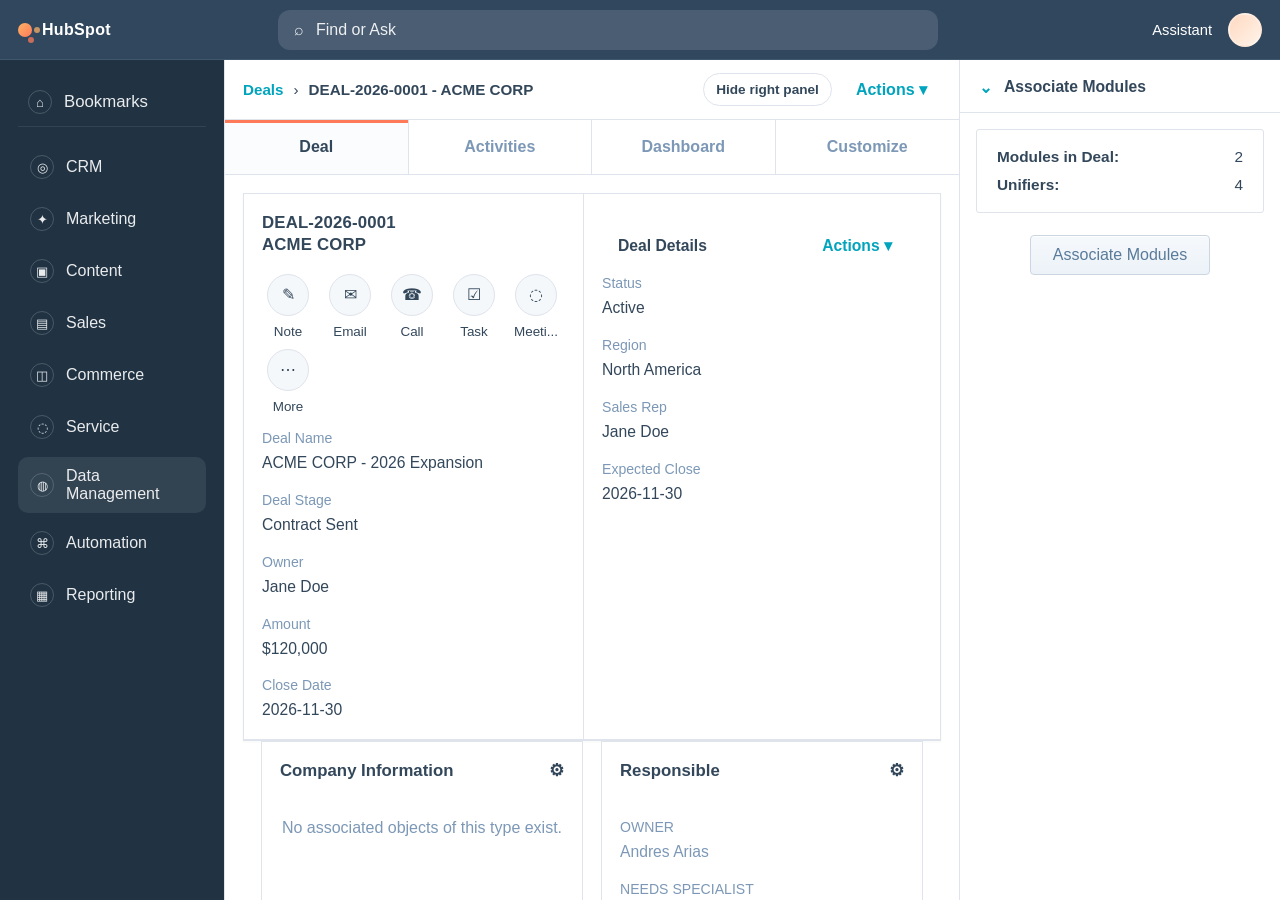
==== commit 3056cc0b: "Change text to english" ====
--- a/modules_unifiers.html
+++ b/modules_unifiers.html
@@ -1,9 +1,9 @@
 <!DOCTYPE html>
-<html lang="es">
+<html lang="en">
 <head>
 	<meta charset="UTF-8">
 	<meta name="viewport" content="width=device-width, initial-scale=1.0">
-	<title>Detalle HubSpot - Objetivos</title>
+	<title>HubSpot Details - Objectives</title>
 	<style>
 		:root {
 			--navy: #213343;
@@ -797,14 +797,15 @@
 			font-size: 0.92rem;
 		}
 
-		.modal-frame {
-			display: grid;
-			grid-template-rows: auto 1fr;
-			gap: 18px;
-			padding: 26px 44px 40px;
-			background: #ffffff;
-			overflow: hidden;
-		}
+		   .modal-frame {
+			   display: flex;
+			   flex-direction: column;
+			   gap: 18px;
+			   padding: 26px 44px 40px;
+			   background: #ffffff;
+			   overflow: hidden;
+			   height: 100%;
+		   }
 
 		.modal-tabs {
 			display: inline-flex;
@@ -834,19 +835,22 @@
 			box-shadow: 0 4px 12px rgba(33, 51, 67, 0.1);
 		}
 
-		.modal-tab-panel {
-			min-height: 600px;
-			overflow: hidden;
-		}
-
-		.modal iframe {
-			width: 100%;
-			height: 100%;
-			min-height: 600px;
-			border: 0;
-			background: #ffffff;
-			display: block;
-		}
+		   .modal-tab-panel {
+			   flex: 1 1 0%;
+			   display: flex;
+			   flex-direction: column;
+			   min-height: 0;
+			   overflow: hidden;
+		   }
+
+		   .modal iframe {
+			   width: 100%;
+			   height: 100%;
+			   min-height: 0;
+			   border: 0;
+			   background: #ffffff;
+			   display: block;
+		   }
 
 		.modal-close {
 			width: 38px;
@@ -1651,7 +1655,7 @@
 				<span class="brand-mark" aria-hidden="true"></span>
 				<span>HubSpot</span>
 			</div>
-			<label class="searchbar" aria-label="Buscar">
+			<label class="searchbar" aria-label="Search">
 				<span aria-hidden="true">⌕</span>
 				<input type="text" value="Find or Ask" aria-label="Find or Ask">
 			</label>
@@ -1689,15 +1693,15 @@
 							<strong>DEAL-2026-0001 - ACME CORP</strong>
 						</div>
 						<div class="main-header-actions">
-							<button class="rail-toggle" id="hideRightRail" type="button" aria-expanded="true" aria-controls="rightRail">Ocultar panel derecho</button>
-							<button class="rail-reopen" id="showRightRail" type="button" aria-expanded="true" aria-controls="rightRail">Mostrar panel derecho</button>
+							<button class="rail-toggle" id="hideRightRail" type="button" aria-expanded="true" aria-controls="rightRail">Hide right panel</button>
+							<button class="rail-reopen" id="showRightRail" type="button" aria-expanded="true" aria-controls="rightRail">Show right panel</button>
 							<button class="button-link" type="button">Actions ▾</button>
 						</div>
 					</div>
 
-					<div class="tabbar" role="tablist" aria-label="Secciones">
+					<div class="tabbar" role="tablist" aria-label="Sections">
 						<div class="tab is-active" role="tab" aria-selected="true" tabindex="0" data-view="plan">Deal</div>
-						<div class="tab is-disabled" role="tab" aria-selected="false" aria-disabled="true">Actividades</div>
+						<div class="tab is-disabled" role="tab" aria-selected="false" aria-disabled="true">Activities</div>
 						<div class="tab is-disabled" role="tab" aria-selected="false" aria-disabled="true">Dashboard</div>
 						<div class="tab is-disabled" role="tab" aria-selected="false" aria-disabled="true">Customize</div>
 					</div>
@@ -1771,7 +1775,7 @@
 						<div class="dual-card">
 							<section class="info-card">
 								<div class="section-header">
-									<span>Informacion de la empresa</span>
+									<span>Company Information</span>
 									<span class="mini-icon">⚙</span>
 								</div>
 								<div class="info-content">No associated objects of this type exist.</div>
@@ -1779,12 +1783,12 @@
 
 							<section class="info-card">
 								<div class="section-header">
-									<span>Responsables</span>
+									<span>Responsible</span>
 									<span class="mini-icon">⚙</span>
 								</div>
 								<div class="info-content" style="text-align:left; display:grid; gap:18px;">
 									<div class="meta-item"><span>OWNER</span><strong>Andres Arias</strong></div>
-									<div class="meta-item"><span>REQUIERO ESPECIALISTA</span><strong>--</strong></div>
+									<div class="meta-item"><span>NEEDS SPECIALIST</span><strong>--</strong></div>
 									<div class="meta-item"><span>SHARED USERS</span><strong>--</strong></div>
 								</div>
 							</section>
@@ -1850,7 +1854,7 @@
 				<div class="modal-title">
 					<strong id="modalTitle">Module associations</strong>
 				</div>
-				<button class="modal-close" id="closeObjectivesModal" type="button" aria-label="Cerrar popup">×</button>
+				<button class="modal-close" id="closeObjectivesModal" type="button" aria-label="Close popup">×</button>
 			</div>
 			<div class="modal-frame">
 				<div class="modal-tab-panel">
@@ -2015,127 +2019,127 @@
 
 		<!-- Top bar -->
 		<header class="m-topbar">
-			<button class="m-back-btn" aria-label="Volver">&#8592;</button>
+			<button class="m-back-btn" aria-label="Back">&#8592;</button>
 			<div class="m-topbar-center">
-				<div class="m-topbar-eyebrow">Planes de trabajo</div>
-				<div class="m-topbar-title">Plan de Trabajo 2026</div>
+				<div class="m-topbar-eyebrow">Work Plans</div>
+				<div class="m-topbar-title">Work Plan 2026</div>
 			</div>
-			<button class="m-menu-btn" aria-label="Más opciones">&#8942;</button>
+			<button class="m-menu-btn" aria-label="More options">&#8942;</button>
 		</header>
 
 		<!-- Tabs -->
 		<nav class="m-tabs" role="tablist">
-			<button class="m-tab is-active" data-panel="actividad" role="tab">Actividad</button>
-			<button class="m-tab" data-panel="asociaciones" role="tab">Objetivos &amp; KPIs</button>
-			<button class="m-tab" data-panel="informacion" role="tab">Información</button>
+			<button class="m-tab is-active" data-panel="actividad" role="tab">Activity</button>
+			<button class="m-tab" data-panel="asociaciones" role="tab">Objectives &amp; KPIs</button>
+			<button class="m-tab" data-panel="informacion" role="tab">Information</button>
 		</nav>
 
 		<!-- Scrollable content -->
 		<div class="m-content">
 
-			<!-- Panel: Actividad -->
+			<!-- Panel: Activity -->
 			<div class="m-panel is-active" data-panel="actividad">
 
-				<!-- Botones de acción -->
+				<!-- Action buttons -->
 				<div class="m-activity-actions">
 					<button class="m-activity-action-btn">
 						<div class="m-activity-action-icon">
 							<svg xmlns="http://www.w3.org/2000/svg" width="20" height="20" viewBox="0 0 24 24" fill="none" stroke="currentColor" stroke-width="2" stroke-linecap="round" stroke-linejoin="round"><path d="M11 4H4a2 2 0 0 0-2 2v14a2 2 0 0 0 2 2h14a2 2 0 0 0 2-2v-7"/><path d="M18.5 2.5a2.121 2.121 0 0 1 3 3L12 15l-4 1 1-4 9.5-9.5z"/></svg>
 						</div>
-						<span class="m-activity-action-label">Agregar nota</span>
+						<span class="m-activity-action-label">Add note</span>
 					</button>
 					<button class="m-activity-action-btn">
 						<div class="m-activity-action-icon">
 							<svg xmlns="http://www.w3.org/2000/svg" width="20" height="20" viewBox="0 0 24 24" fill="none" stroke="currentColor" stroke-width="2" stroke-linecap="round" stroke-linejoin="round"><polyline points="20 6 9 17 4 12"/></svg>
 						</div>
-						<span class="m-activity-action-label">Agregar tarea</span>
+						<span class="m-activity-action-label">Add task</span>
 					</button>
 					<button class="m-activity-action-btn">
 						<div class="m-activity-action-icon">
 							<svg xmlns="http://www.w3.org/2000/svg" width="20" height="20" viewBox="0 0 24 24" fill="none" stroke="currentColor" stroke-width="2" stroke-linecap="round" stroke-linejoin="round"><path d="M22 16.92v3a2 2 0 0 1-2.18 2 19.79 19.79 0 0 1-8.63-3.07A19.5 19.5 0 0 1 4.69 12 19.79 19.79 0 0 1 1.71 3.38 2 2 0 0 1 3.68 1h3a2 2 0 0 1 2 1.72 12.84 12.84 0 0 0 .7 2.81 2 2 0 0 1-.45 2.11L8.09 9.91a16 16 0 0 0 6 6l1.27-1.27a2 2 0 0 1 2.11-.45 12.84 12.84 0 0 0 2.81.7A2 2 0 0 1 22 16.92z"/></svg>
 						</div>
-						<span class="m-activity-action-label">Registrar actividad</span>
+						<span class="m-activity-action-label">Log activity</span>
 					</button>
 				</div>
 
-				<!-- Feed cronológico -->
+				<!-- Timeline feed -->
 				<div class="m-timeline">
-					<div class="m-timeline-month">abril 2026</div>
+					<div class="m-timeline-month">April 2026</div>
 
 					<div class="m-feed-card">
-						<div class="m-feed-card-label">Estado del plan actualizado</div>
-						<div class="m-feed-card-value">En curso &rarr; Cumplido</div>
+						<div class="m-feed-card-label">Plan status updated</div>
+						<div class="m-feed-card-value">In progress &rarr; Completed</div>
 					</div>
 
 					<div class="m-feed-card">
-						<div class="m-feed-card-label">Reunión de revisión agendada</div>
-						<div class="m-feed-card-value">Revisión Q2 · 16 abr</div>
+						<div class="m-feed-card-label">Review meeting scheduled</div>
+						<div class="m-feed-card-value">Q2 Review · Apr 16</div>
 					</div>
 
 					<div class="m-feed-card">
-						<div class="m-feed-card-label">Tarea completada</div>
-						<div class="m-feed-card-value">Informe de resultados Q1 2026</div>
+						<div class="m-feed-card-label">Task completed</div>
+						<div class="m-feed-card-value">Q1 2026 Results Report</div>
 					</div>
 
-					<div class="m-timeline-month">enero 2026</div>
+					<div class="m-timeline-month">January 2026</div>
 
 					<div class="m-feed-card">
-						<div class="m-feed-card-label">Nota registrada</div>
-						<div class="m-feed-card-value">Inicio de plan — alineación de objetivos</div>
+						<div class="m-feed-card-label">Note logged</div>
+						<div class="m-feed-card-value">Plan start — objectives alignment</div>
 					</div>
 
 					<div class="m-feed-card">
-						<div class="m-feed-card-label">KPI actualizado</div>
-						<div class="m-feed-card-value">Satisfacción del cliente: 87%</div>
+						<div class="m-feed-card-label">KPI updated</div>
+						<div class="m-feed-card-value">Customer satisfaction: 87%</div>
 					</div>
 				</div>
 
 			</div>
 
-			<!-- Panel: Objetivos & KPIs -->
+			<!-- Panel: Objectives & KPIs -->
 			<div class="m-panel" data-panel="asociaciones">
 
 				<!-- KPI cards -->
 				<div class="m-kpi-card">
-					<div class="m-kpi-label">KPI Principal</div>
-					<div class="m-kpi-name">Satisfacción del cliente (NPS)</div>
-					<div class="m-kpi-meta">Meta: 90 · Actual: 87 · Frecuencia mensual</div>
-					<div class="m-kpi-value">87% <small>/ 90% meta</small></div>
+					<div class="m-kpi-label">Main KPI</div>
+					<div class="m-kpi-name">Customer Satisfaction (NPS)</div>
+					<div class="m-kpi-meta">Goal: 90 · Current: 87 · Monthly frequency</div>
+					<div class="m-kpi-value">87% <small>/ 90% goal</small></div>
 					<div class="m-kpi-bar"><div class="m-kpi-bar-fill" style="width:97%"></div></div>
 				</div>
 
 				<div class="m-kpi-card">
-					<div class="m-kpi-label">KPI Secundario</div>
-					<div class="m-kpi-name">Cierre de nuevos negocios</div>
-					<div class="m-kpi-meta">Meta: 20 · Actual: 14 · Frecuencia trimestral</div>
-					<div class="m-kpi-value">14 <small>/ 20 meta</small></div>
+					<div class="m-kpi-label">Secondary KPI</div>
+					<div class="m-kpi-name">New business closed</div>
+					<div class="m-kpi-meta">Goal: 20 · Current: 14 · Quarterly frequency</div>
+					<div class="m-kpi-value">14 <small>/ 20 goal</small></div>
 					<div class="m-kpi-bar"><div class="m-kpi-bar-fill" style="width:70%"></div></div>
 				</div>
 
-				<!-- Objetivos cards -->
+				<!-- Objectives cards -->
 				<div class="m-obj-card">
 					<div class="m-obj-header">
-						<span class="m-obj-category">Crecimiento</span>
-						<span class="m-tag">3 hitos</span>
+						<span class="m-obj-category">Growth</span>
+						<span class="m-tag">3 milestones</span>
 					</div>
-					<div class="m-obj-title">Expandir presencia en 2 mercados nuevos</div>
+					<div class="m-obj-title">Expand presence in 2 new markets</div>
 					<div class="m-obj-meta">
-						<span class="m-tag warn">En proceso</span>
+						<span class="m-tag warn">In progress</span>
 						<span class="m-tag">60%</span>
 					</div>
 					<div class="m-task-row">
 						<div class="m-task-status-dot en-curso"></div>
 						<div class="m-task-info">
-							<div class="m-task-name">Hito: Investigación de mercado</div>
-							<div class="m-task-sub">2 tareas · vence 28 feb</div>
+							<div class="m-task-name">Milestone: Market research</div>
+							<div class="m-task-sub">2 tasks · due Feb 28</div>
 						</div>
 						<div class="m-task-pct">80%</div>
 					</div>
 					<div class="m-task-row">
 						<div class="m-task-status-dot cumplido"></div>
 						<div class="m-task-info">
-							<div class="m-task-name">Hito: Alianza estratégica firmada</div>
-							<div class="m-task-sub">1 tarea · completado</div>
+							<div class="m-task-name">Milestone: Strategic partnership signed</div>
+							<div class="m-task-sub">1 task · completed</div>
 						</div>
 						<div class="m-task-pct">100%</div>
 					</div>
@@ -2143,26 +2147,26 @@
 
 				<div class="m-obj-card">
 					<div class="m-obj-header">
-						<span class="m-obj-category">Retención</span>
-						<span class="m-tag">2 hitos</span>
+						<span class="m-obj-category">Retention</span>
+						<span class="m-tag">2 milestones</span>
 					</div>
-					<div class="m-obj-title">Reducir churn por debajo del 5%</div>
+					<div class="m-obj-title">Reduce churn below 5%</div>
 					<div class="m-obj-meta">
-						<span class="m-tag ok">Cumplido</span>
+						<span class="m-tag ok">Completed</span>
 						<span class="m-tag">100%</span>
 					</div>
 					<div class="m-task-row">
 						<div class="m-task-status-dot cumplido"></div>
 						<div class="m-task-info">
-							<div class="m-task-name">Hito: Programa de onboarding</div>
-							<div class="m-task-sub">3 tareas · completado</div>
+							<div class="m-task-name">Milestone: Onboarding program</div>
+							<div class="m-task-sub">3 tasks · completed</div>
 						</div>
 						<div class="m-task-pct">100%</div>
 					</div>
 				</div>
 
 				<div class="m-view-all">
-					<button onclick="document.querySelector('.app-shell').style.cssText=''; document.querySelector('.mobile-shell').style.display='none';">Ver tabla completa de objetivos &#8594;</button>
+					<button onclick="document.querySelector('.app-shell').style.cssText=''; document.querySelector('.mobile-shell').style.display='none';">View full objectives table &#8594;</button>
 				</div>
 			</div>
 
@@ -2175,31 +2179,31 @@
 				<span class="m-nav-icon">
 					<svg xmlns="http://www.w3.org/2000/svg" width="22" height="22" viewBox="0 0 24 24" fill="none" stroke="currentColor" stroke-width="2" stroke-linecap="round" stroke-linejoin="round"><path d="M3 9l9-7 9 7v11a2 2 0 0 1-2 2H5a2 2 0 0 1-2-2z"/><polyline points="9 22 9 12 15 12 15 22"/></svg>
 				</span>
-				<span>Inicio</span>
+				<span>Home</span>
 			</button>
 			<button class="m-nav-item">
 				<span class="m-nav-icon">
 					<svg xmlns="http://www.w3.org/2000/svg" width="22" height="22" viewBox="0 0 24 24" fill="none" stroke="currentColor" stroke-width="2" stroke-linecap="round" stroke-linejoin="round"><path d="M20 21v-2a4 4 0 0 0-4-4H8a4 4 0 0 0-4 4v2"/><circle cx="12" cy="7" r="4"/></svg>
 				</span>
-				<span>Contactos</span>
+				<span>Contacts</span>
 			</button>
 			<button class="m-nav-item">
 				<span class="m-nav-icon">
 					<svg xmlns="http://www.w3.org/2000/svg" width="22" height="22" viewBox="0 0 24 24" fill="none" stroke="currentColor" stroke-width="2" stroke-linecap="round" stroke-linejoin="round"><rect x="2" y="7" width="20" height="14" rx="2" ry="2"/><path d="M16 7V5a2 2 0 0 0-2-2h-4a2 2 0 0 0-2 2v2"/></svg>
 				</span>
-				<span>Negocios</span>
+				<span>Deals</span>
 			</button>
 			<button class="m-nav-item">
 				<span class="m-nav-icon">
 					<svg xmlns="http://www.w3.org/2000/svg" width="22" height="22" viewBox="0 0 24 24" fill="none" stroke="currentColor" stroke-width="2" stroke-linecap="round" stroke-linejoin="round"><polyline points="9 11 12 14 22 4"/><path d="M21 12v7a2 2 0 0 1-2 2H5a2 2 0 0 1-2-2V5a2 2 0 0 1 2-2h11"/></svg>
 				</span>
-				<span>Tareas</span>
+				<span>Tasks</span>
 			</button>
 			<button class="m-nav-item">
 				<span class="m-nav-icon">
 					<svg xmlns="http://www.w3.org/2000/svg" width="22" height="22" viewBox="0 0 24 24" fill="none" stroke="currentColor" stroke-width="2" stroke-linecap="round" stroke-linejoin="round"><circle cx="11" cy="11" r="8"/><line x1="21" y1="21" x2="16.65" y2="16.65"/></svg>
 				</span>
-				<span>Buscar</span>
+				<span>Search</span>
 			</button>
 		</nav>
 
